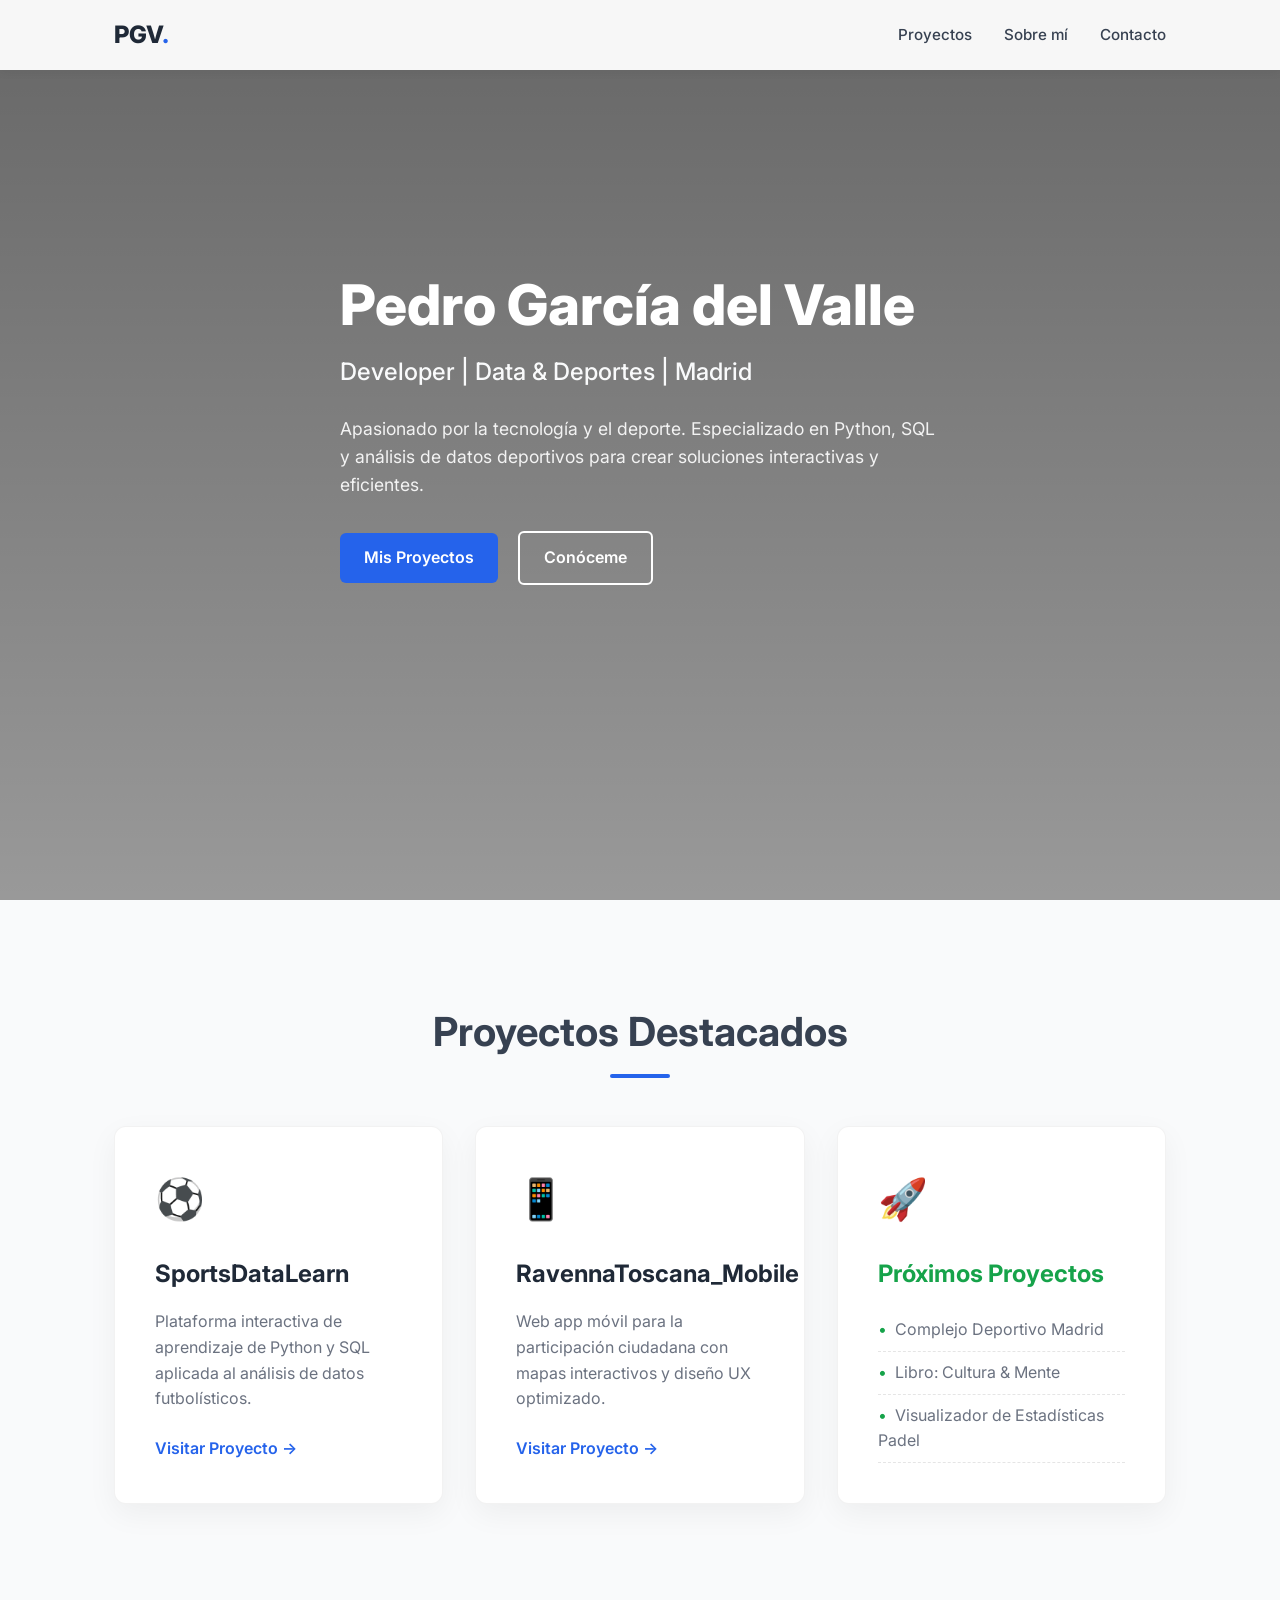
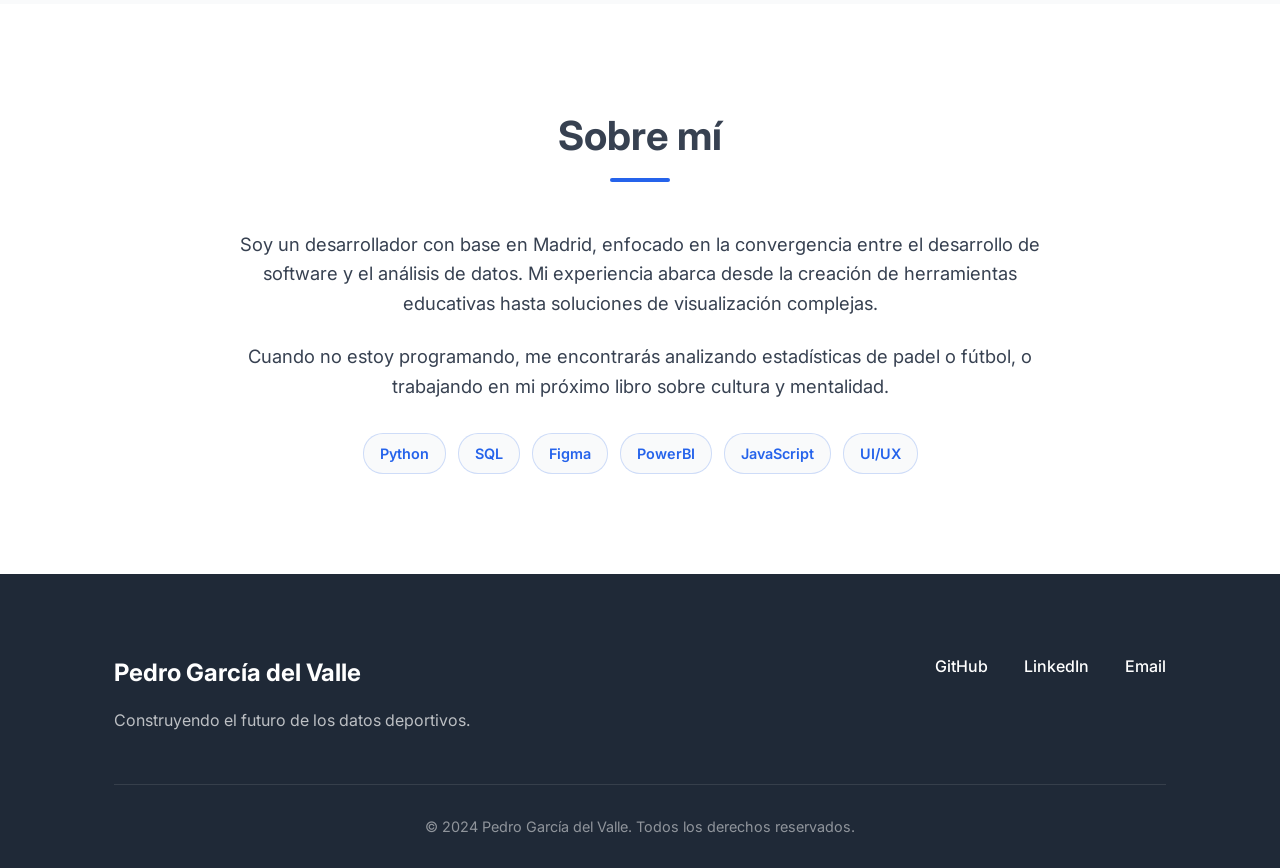
==== index.html @ 6b32c7b0 "feat: initial release of PedroPortfolio-v1" ====
<!DOCTYPE html>
<html lang="es">
<head>
    <meta charset="UTF-8">
    <meta name="viewport" content="width=device-width, initial-scale=1.0">
    <title>Pedro García del Valle | Developer | Data & Deportes</title>
    <meta name="description" content="Portfolio de Pedro García del Valle - Developer en Madrid especializado en Deporte y Datos. Proyectos en Python, SQL y Visualización.">
    
    <!-- Google Fonts: Inter -->
    <link rel="preconnect" href="https://fonts.googleapis.com">
    <link rel="preconnect" href="https://fonts.gstatic.com" crossorigin>
    <link href="https://fonts.googleapis.com/css2?family=Inter:wght@300;400;500;600;700;800&display=swap" rel="stylesheet">
    
    <!-- CSS -->
    <link rel="stylesheet" href="style.css">
</head>
<body>
    <!-- Navigation -->
    <nav class="navbar">
        <div class="container">
            <a href="#" class="logo">PGV<span>.</span></a>
            <ul class="nav-links">
                <li><a href="#proyectos">Proyectos</a></li>
                <li><a href="#sobre-mi">Sobre mí</a></li>
                <li><a href="#contacto">Contacto</a></li>
            </ul>
        </div>
    </nav>

    <main>
        <!-- Hero Section -->
        <section id="hero" class="hero">
            <div class="hero-overlay"></div>
            <div class="container hero-content">
                <h1>Pedro García del Valle</h1>
                <p class="subtitle">Developer | Data & Deportes | Madrid</p>
                <p class="bio">Apasionado por la tecnología y el deporte. Especializado en Python, SQL y análisis de datos deportivos para crear soluciones interactivas y eficientes.</p>
                <div class="hero-btns">
                    <a href="#proyectos" class="btn btn-primary">Mis Proyectos</a>
                    <a href="#sobre-mi" class="btn btn-outline">Conóceme</a>
                </div>
            </div>
        </section>

        <!-- Projects Section -->
        <section id="proyectos" class="projects">
            <div class="container">
                <h2 class="section-title">Proyectos Destacados</h2>
                <div class="projects-grid">
                    <!-- Project Card 1 -->
                    <div class="project-card">
                        <div class="project-icon">⚽</div>
                        <h3>SportsDataLearn</h3>
                        <p>Plataforma interactiva de aprendizaje de Python y SQL aplicada al análisis de datos futbolísticos.</p>
                        <a href="https://pedrogdve-art.github.io/SportsDataLearn" class="btn-link">Visitar Proyecto &rarr;</a>
                    </div>
                    
                    <!-- Project Card 2 -->
                    <div class="project-card">
                        <div class="project-icon">📱</div>
                        <h3>RavennaToscana_Mobile</h3>
                        <p>Web app móvil para la participación ciudadana con mapas interactivos y diseño UX optimizado.</p>
                        <a href="https://pedrogdve-art.github.io/RavennaToscana_Mobile" class="btn-link">Visitar Proyecto &rarr;</a>
                    </div>
                    
                    <!-- Next Projects Card -->
                    <div class="project-card next-projects">
                        <div class="project-icon">🚀</div>
                        <h3>Próximos Proyectos</h3>
                        <ul>
                            <li>Complejo Deportivo Madrid</li>
                            <li>Libro: Cultura & Mente</li>
                            <li>Visualizador de Estadísticas Padel</li>
                        </ul>
                    </div>
                </div>
            </div>
        </section>

        <!-- About Me Section -->
        <section id="sobre-mi" class="about">
            <div class="container">
                <h2 class="section-title">Sobre mí</h2>
                <div class="about-content">
                    <div class="about-text">
                        <p>Soy un desarrollador con base en Madrid, enfocado en la convergencia entre el desarrollo de software y el análisis de datos. Mi experiencia abarca desde la creación de herramientas educativas hasta soluciones de visualización complejas.</p>
                        <p>Cuando no estoy programando, me encontrarás analizando estadísticas de padel o fútbol, o trabajando en mi próximo libro sobre cultura y mentalidad.</p>
                        
                        <div class="skills-badges">
                            <span class="badge">Python</span>
                            <span class="badge">SQL</span>
                            <span class="badge">Figma</span>
                            <span class="badge">PowerBI</span>
                            <span class="badge">JavaScript</span>
                            <span class="badge">UI/UX</span>
                        </div>
                    </div>
                </div>
            </div>
        </section>
    </main>

    <!-- Footer -->
    <footer id="contacto">
        <div class="container">
            <div class="footer-content">
                <div class="footer-info">
                    <h3>Pedro García del Valle</h3>
                    <p>Construyendo el futuro de los datos deportivos.</p>
                </div>
                <div class="footer-links">
                    <a href="https://github.com/pedrogdve-art" target="_blank">GitHub</a>
                    <a href="https://www.linkedin.com/in/pedrogdve" target="_blank">LinkedIn</a>
                    <a href="mailto:pedro@example.com">Email</a>
                </div>
            </div>
            <div class="footer-bottom">
                <p>&copy; 2024 Pedro García del Valle. Todos los derechos reservados.</p>
            </div>
        </div>
    </footer>

    <!-- Scripts -->
    <script src="script.js"></script>
</body>
</html>
---- style.css ----
:root {
    --primary: #2563eb;
    --secondary: #16a34a;
    --dark: #1f2937;
    --light: #f9fafb;
    --white: #ffffff;
    --text-main: #374151;
    --text-muted: #6b7280;
    --transition: all 0.3s ease;
}

* {
    margin: 0;
    padding: 0;
    box-sizing: border-box;
}

html {
    scroll-behavior: smooth;
}

body {
    font-family: 'Inter', -apple-system, BlinkMacSystemFont, "Segoe UI", Roboto, Helvetica, Arial, sans-serif;
    line-height: 1.6;
    color: var(--text-main);
    background-color: var(--white);
}

.container {
    max-width: 1100px;
    margin: 0 auto;
    padding: 0 1.5rem;
}

/* Navbar */
.navbar {
    position: fixed;
    top: 0;
    width: 100%;
    background: rgba(255, 255, 255, 0.95);
    backdrop-filter: blur(10px);
    z-index: 1000;
    box-shadow: 0 2px 10px rgba(0, 0, 0, 0.05);
    padding: 1rem 0;
}

.navbar .container {
    display: flex;
    justify-content: space-between;
    align-items: center;
}

.logo {
    font-size: 1.5rem;
    font-weight: 800;
    color: var(--dark);
    text-decoration: none;
}

.logo span {
    color: var(--primary);
}

.nav-links {
    display: flex;
    list-style: none;
}

.nav-links li {
    margin-left: 2rem;
}

.nav-links a {
    text-decoration: none;
    color: var(--text-main);
    font-weight: 500;
    font-size: 0.95rem;
    transition: var(--transition);
}

.nav-links a:hover {
    color: var(--primary);
}

/* Buttons */
.btn {
    display: inline-block;
    padding: 0.75rem 1.5rem;
    border-radius: 6px;
    font-weight: 600;
    text-decoration: none;
    transition: var(--transition);
    cursor: pointer;
    border: none;
}

.btn-primary {
    background: var(--primary);
    color: var(--white);
}

.btn-primary:hover {
    background: #1d4ed8;
    transform: translateY(-2px);
    box-shadow: 0 4px 12px rgba(37, 99, 235, 0.3);
}

.btn-outline {
    background: transparent;
    border: 2px solid var(--white);
    color: var(--white);
    margin-left: 1rem;
}

.btn-outline:hover {
    background: var(--white);
    color: var(--dark);
}

/* Hero Section */
.hero {
    height: 100vh;
    background: url('https://images.unsplash.com/photo-1551288049-bebda4e38f71?auto=format&fit=crop&q=80&w=1600&h=900') no-repeat center center/cover;
    position: relative;
    display: flex;
    align-items: center;
    color: var(--white);
    padding-top: 60px;
}

.hero-overlay {
    position: absolute;
    top: 0;
    left: 0;
    width: 100%;
    height: 100%;
    background: linear-gradient(rgba(0, 0, 0, 0.6), rgba(0, 0, 0, 0.4));
}

.hero-content {
    position: relative;
    z-index: 10;
    max-width: 800px;
}

.hero h1 {
    font-size: 3.5rem;
    font-weight: 800;
    line-height: 1.1;
    margin-bottom: 1rem;
    animation: fadeInDown 0.8s ease-out;
}

.hero .subtitle {
    font-size: 1.5rem;
    font-weight: 500;
    color: var(--light);
    margin-bottom: 1.5rem;
    animation: fadeInUp 0.8s ease-out 0.2s backwards;
}

.hero .bio {
    font-size: 1.1rem;
    color: rgba(255, 255, 255, 0.9);
    margin-bottom: 2rem;
    max-width: 600px;
    animation: fadeInUp 0.8s ease-out 0.4s backwards;
}

.hero-btns {
    animation: fadeInUp 0.8s ease-out 0.6s backwards;
}

/* Sections */
section {
    padding: 100px 0;
}

.section-title {
    font-size: 2.5rem;
    font-weight: 700;
    margin-bottom: 3rem;
    text-align: center;
    position: relative;
}

.section-title::after {
    content: '';
    display: block;
    width: 60px;
    height: 4px;
    background: var(--primary);
    margin: 10px auto 0;
    border-radius: 2px;
}

/* Projects Grid */
.projects {
    background: var(--light);
}

.projects-grid {
    display: grid;
    grid-template-columns: repeat(auto-fit, minmax(300px, 1fr));
    gap: 2rem;
}

.project-card {
    background: var(--white);
    padding: 2.5rem;
    border-radius: 12px;
    box-shadow: 0 10px 30px rgba(0, 0, 0, 0.05);
    transition: var(--transition);
    border: 1px solid rgba(0, 0, 0, 0.05);
}

.project-card:hover {
    transform: translateY(-10px);
    box-shadow: 0 20px 40px rgba(0, 0, 0, 0.1);
}

.project-icon {
    font-size: 2.5rem;
    margin-bottom: 1.5rem;
}

.project-card h3 {
    font-size: 1.5rem;
    margin-bottom: 1rem;
    color: var(--dark);
}

.project-card p {
    color: var(--text-muted);
    margin-bottom: 1.5rem;
}

.btn-link {
    color: var(--primary);
    text-decoration: none;
    font-weight: 600;
    display: inline-block;
}

.btn-link:hover {
    text-decoration: underline;
}

.next-projects h3 {
    color: var(--secondary);
}

.next-projects ul {
    list-style: none;
    margin-top: 1rem;
}

.next-projects li {
    padding: 0.5rem 0;
    border-bottom: 1px dashed rgba(0, 0, 0, 0.1);
    color: var(--text-muted);
}

.next-projects li::before {
    content: '•';
    color: var(--secondary);
    margin-right: 0.5rem;
}

/* About Section */
.about-content {
    max-width: 800px;
    margin: 0 auto;
}

.about-text {
    text-align: center;
}

.about-text p {
    font-size: 1.15rem;
    margin-bottom: 1.5rem;
}

.skills-badges {
    display: flex;
    flex-wrap: wrap;
    justify-content: center;
    gap: 0.75rem;
    margin-top: 2rem;
}

.badge {
    background: var(--light);
    color: var(--primary);
    padding: 0.5rem 1rem;
    border-radius: 20px;
    font-size: 0.9rem;
    font-weight: 600;
    border: 1px solid rgba(37, 99, 235, 0.2);
    transition: var(--transition);
}

.badge:hover {
    background: var(--primary);
    color: var(--white);
}

/* Footer */
footer {
    background: var(--dark);
    color: var(--white);
    padding: 80px 0 30px;
}

.footer-content {
    display: flex;
    justify-content: space-between;
    align-items: flex-start;
    margin-bottom: 50px;
    flex-wrap: wrap;
    gap: 2rem;
}

.footer-info h3 {
    font-size: 1.5rem;
    margin-bottom: 1rem;
}

.footer-info p {
    color: rgba(255, 255, 255, 0.7);
}

.footer-links a {
    color: var(--white);
    text-decoration: none;
    margin-left: 2rem;
    font-weight: 500;
    transition: var(--transition);
}

.footer-links a:hover {
    color: var(--secondary);
}

.footer-bottom {
    border-top: 1px solid rgba(255, 255, 255, 0.1);
    padding-top: 30px;
    text-align: center;
    color: rgba(255, 255, 255, 0.5);
    font-size: 0.9rem;
}

/* Animations */
@keyframes fadeInDown {
    from { opacity: 0; transform: translateY(-30px); }
    to { opacity: 1; transform: translateY(0); }
}

@keyframes fadeInUp {
    from { opacity: 0; transform: translateY(30px); }
    to { opacity: 1; transform: translateY(0); }
}

.reveal {
    opacity: 0;
    transform: translateY(30px);
    transition: all 0.8s ease-out;
}

.reveal.active {
    opacity: 1;
    transform: translateY(0);
}

/* Mobile Responsive */
@media (max-width: 768px) {
    .hero h1 {
        font-size: 2.5rem;
    }
    
    .hero .subtitle {
        font-size: 1.25rem;
    }
    
    .nav-links {
        display: none;
    }
    
    .footer-content {
        flex-direction: column;
        text-align: center;
    }
    
    .footer-links {
        margin: 1.5rem 0;
    }
    
    .footer-links a {
        margin: 0 1rem;
    }
    
    .hero-btns {
        display: flex;
        flex-direction: column;
        gap: 1rem;
    }
    
    .btn-outline {
        margin-left: 0;
    }
}
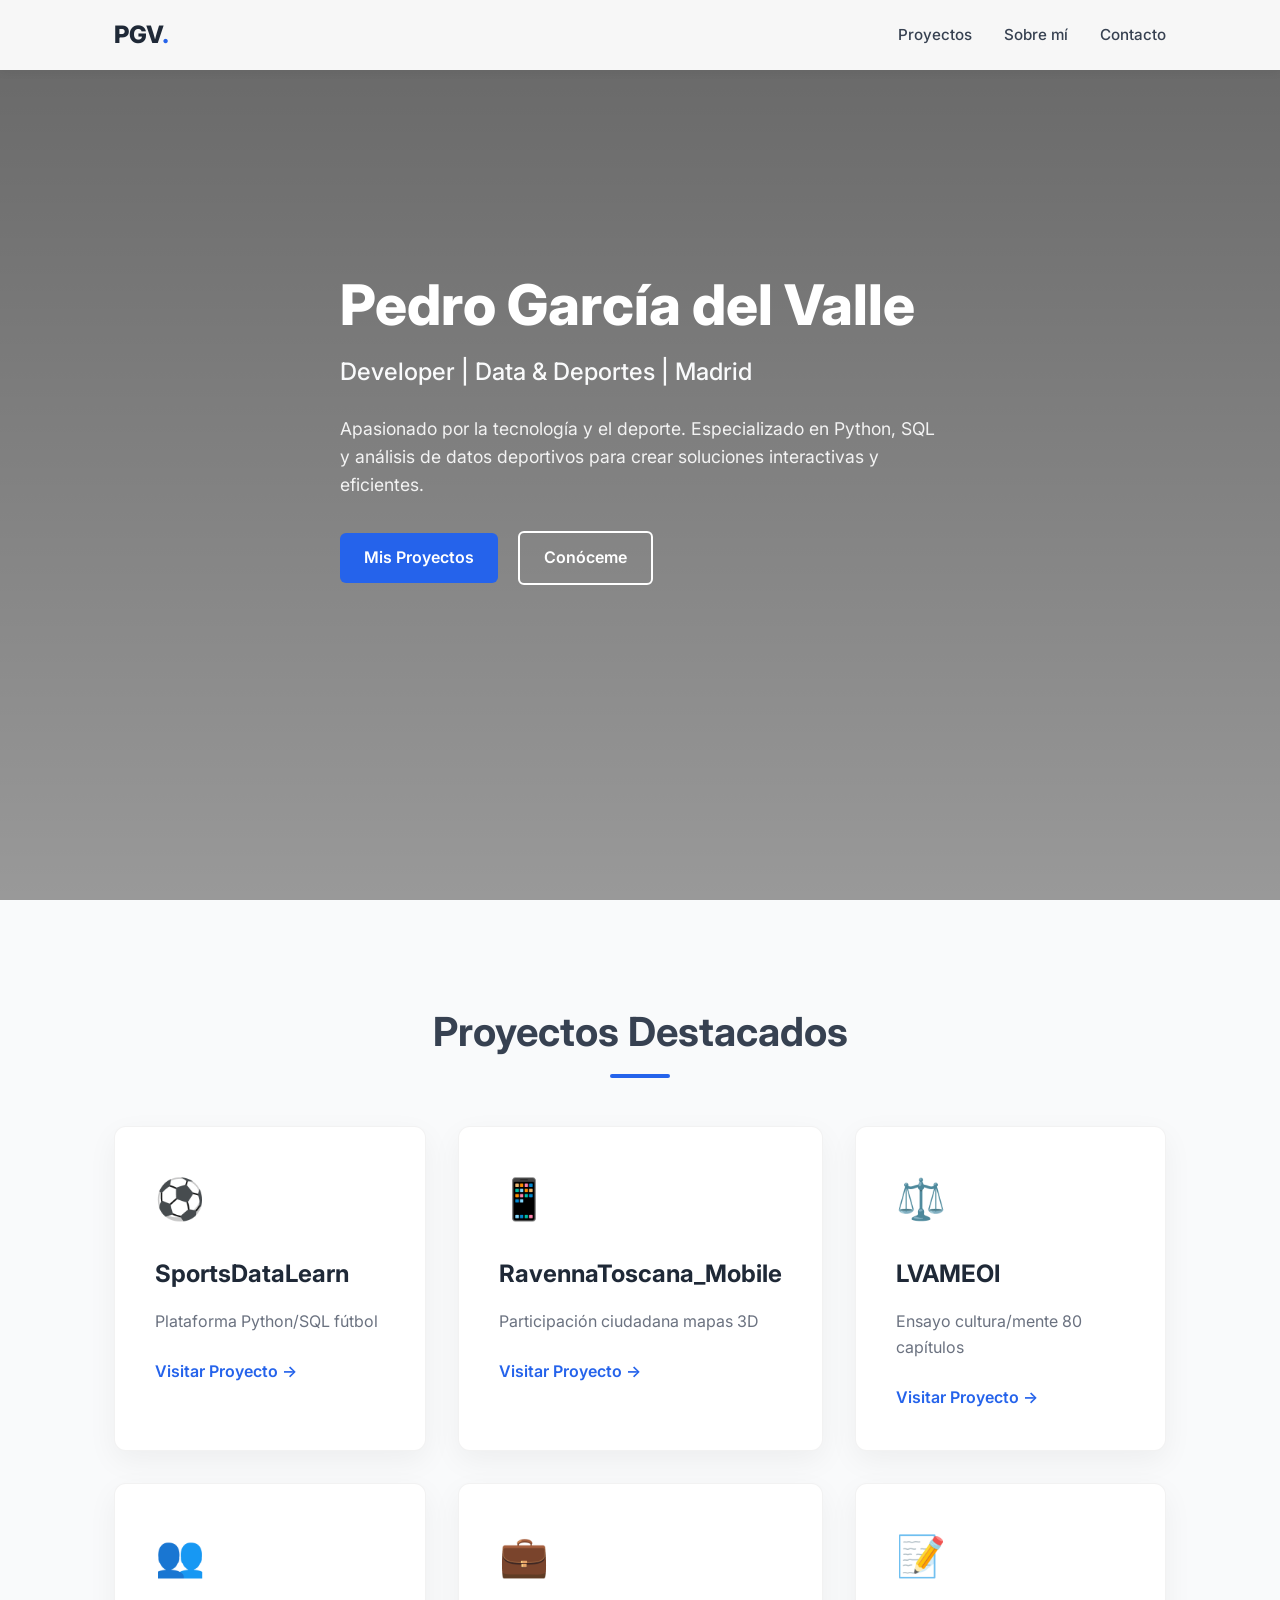
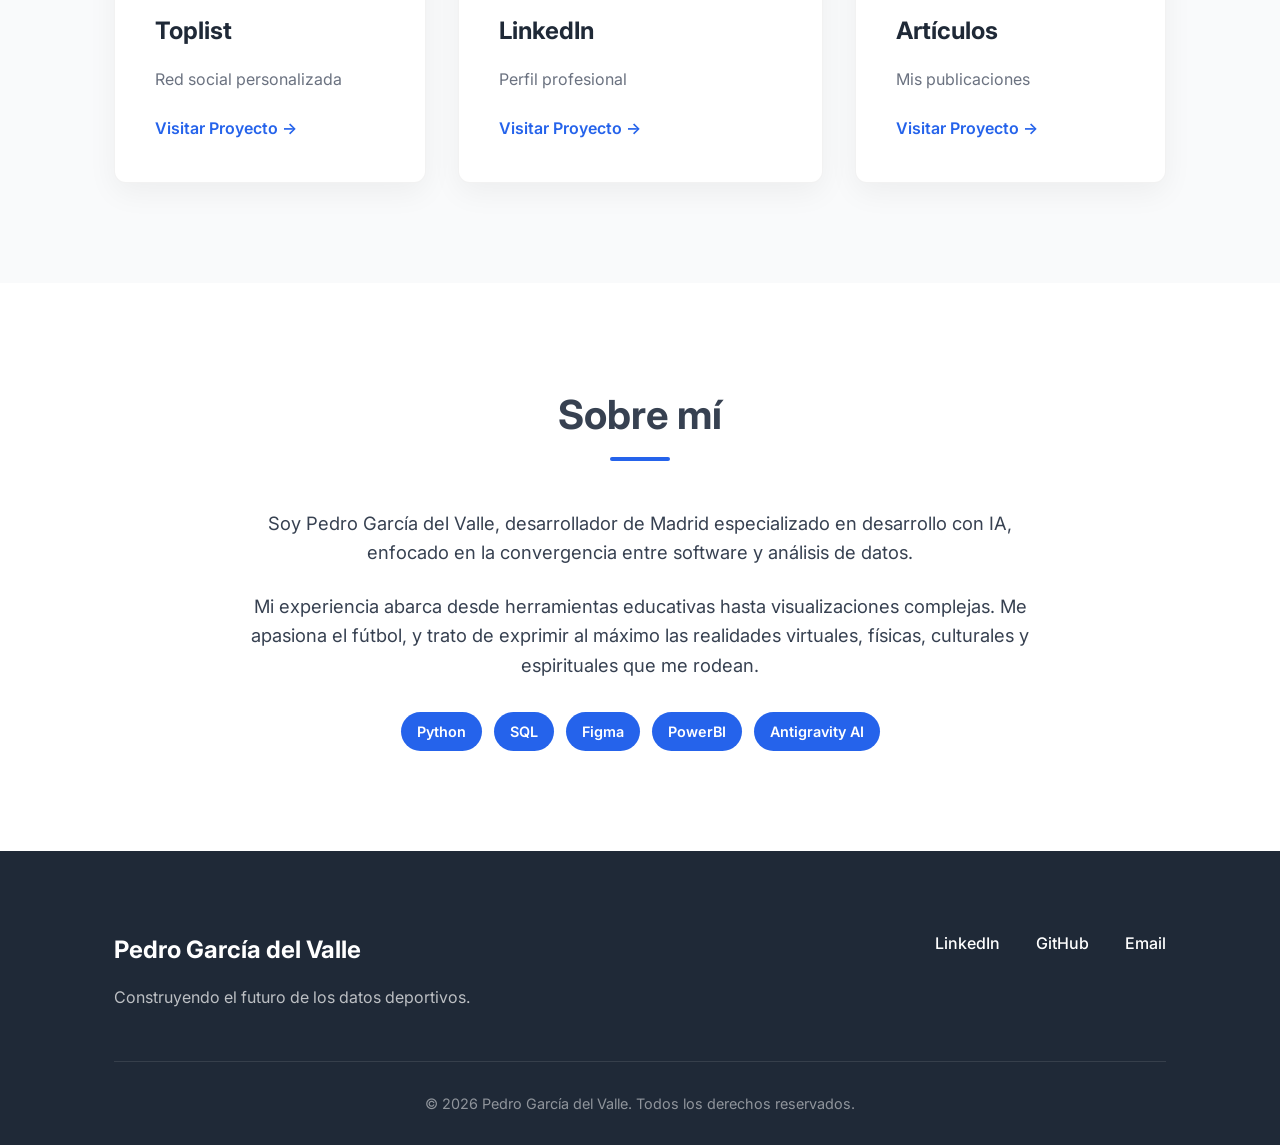
==== commit 533e5324: "feat: portfolio optim v2 - hero nuevo + 6 cards + bio exacta" ====
--- a/index.html
+++ b/index.html
@@ -1,19 +1,22 @@
 <!DOCTYPE html>
 <html lang="es">
+
 <head>
     <meta charset="UTF-8">
     <meta name="viewport" content="width=device-width, initial-scale=1.0">
-    <title>Pedro García del Valle | Developer | Data & Deportes</title>
-    <meta name="description" content="Portfolio de Pedro García del Valle - Developer en Madrid especializado en Deporte y Datos. Proyectos en Python, SQL y Visualización.">
-    
+    <title>Pedro García del Valle | Developer IA Madrid</title>
+    <meta name="description" content="Desarrollo software IA, data deportes, realidades culturales">
+
     <!-- Google Fonts: Inter -->
     <link rel="preconnect" href="https://fonts.googleapis.com">
     <link rel="preconnect" href="https://fonts.gstatic.com" crossorigin>
-    <link href="https://fonts.googleapis.com/css2?family=Inter:wght@300;400;500;600;700;800&display=swap" rel="stylesheet">
-    
+    <link href="https://fonts.googleapis.com/css2?family=Inter:wght@300;400;500;600;700;800&display=swap"
+        rel="stylesheet">
+
     <!-- CSS -->
     <link rel="stylesheet" href="style.css">
 </head>
+
 <body>
     <!-- Navigation -->
     <nav class="navbar">
@@ -34,7 +37,8 @@
             <div class="container hero-content">
                 <h1>Pedro García del Valle</h1>
                 <p class="subtitle">Developer | Data & Deportes | Madrid</p>
-                <p class="bio">Apasionado por la tecnología y el deporte. Especializado en Python, SQL y análisis de datos deportivos para crear soluciones interactivas y eficientes.</p>
+                <p class="bio">Apasionado por la tecnología y el deporte. Especializado en Python, SQL y análisis de
+                    datos deportivos para crear soluciones interactivas y eficientes.</p>
                 <div class="hero-btns">
                     <a href="#proyectos" class="btn btn-primary">Mis Proyectos</a>
                     <a href="#sobre-mi" class="btn btn-outline">Conóceme</a>
@@ -51,27 +55,51 @@
                     <div class="project-card">
                         <div class="project-icon">⚽</div>
                         <h3>SportsDataLearn</h3>
-                        <p>Plataforma interactiva de aprendizaje de Python y SQL aplicada al análisis de datos futbolísticos.</p>
-                        <a href="https://pedrogdve-art.github.io/SportsDataLearn" class="btn-link">Visitar Proyecto &rarr;</a>
+                        <p>Plataforma Python/SQL fútbol</p>
+                        <a href="https://pedrogdve-art.github.io/SportsDataLearn" class="btn-link">Visitar Proyecto
+                            &rarr;</a>
                     </div>
-                    
+
                     <!-- Project Card 2 -->
                     <div class="project-card">
                         <div class="project-icon">📱</div>
                         <h3>RavennaToscana_Mobile</h3>
-                        <p>Web app móvil para la participación ciudadana con mapas interactivos y diseño UX optimizado.</p>
-                        <a href="https://pedrogdve-art.github.io/RavennaToscana_Mobile" class="btn-link">Visitar Proyecto &rarr;</a>
+                        <p>Participación ciudadana mapas 3D</p>
+                        <a href="https://pedrogdve-art.github.io/RavennaToscana_Mobile" class="btn-link">Visitar
+                            Proyecto &rarr;</a>
                     </div>
-                    
-                    <!-- Next Projects Card -->
-                    <div class="project-card next-projects">
-                        <div class="project-icon">🚀</div>
-                        <h3>Próximos Proyectos</h3>
-                        <ul>
-                            <li>Complejo Deportivo Madrid</li>
-                            <li>Libro: Cultura & Mente</li>
-                            <li>Visualizador de Estadísticas Padel</li>
-                        </ul>
+
+                    <!-- Project Card 3 -->
+                    <div class="project-card">
+                        <div class="project-icon">⚖️</div>
+                        <h3>LVAMEOI</h3>
+                        <p>Ensayo cultura/mente 80 capítulos</p>
+                        <a href="https://pedrogdve-art.github.io/LVAMEOI" class="btn-link">Visitar Proyecto &rarr;</a>
+                    </div>
+
+                    <!-- Project Card 4 -->
+                    <div class="project-card">
+                        <div class="project-icon">👥</div>
+                        <h3>Toplist</h3>
+                        <p>Red social personalizada</p>
+                        <a href="https://pedrogdve-art.github.io/Toplist" class="btn-link">Visitar Proyecto &rarr;</a>
+                    </div>
+
+                    <!-- Project Card 5 -->
+                    <div class="project-card">
+                        <div class="project-icon">💼</div>
+                        <h3>LinkedIn</h3>
+                        <p>Perfil profesional</p>
+                        <a href="https://linkedin.com/in/pedrogdve" target="_blank" class="btn-link">Visitar Proyecto
+                            &rarr;</a>
+                    </div>
+
+                    <!-- Project Card 6 -->
+                    <div class="project-card">
+                        <div class="project-icon">📝</div>
+                        <h3>Artículos</h3>
+                        <p>Mis publicaciones</p>
+                        <a href="#articulos" class="btn-link">Visitar Proyecto &rarr;</a>
                     </div>
                 </div>
             </div>
@@ -83,16 +111,18 @@
                 <h2 class="section-title">Sobre mí</h2>
                 <div class="about-content">
                     <div class="about-text">
-                        <p>Soy un desarrollador con base en Madrid, enfocado en la convergencia entre el desarrollo de software y el análisis de datos. Mi experiencia abarca desde la creación de herramientas educativas hasta soluciones de visualización complejas.</p>
-                        <p>Cuando no estoy programando, me encontrarás analizando estadísticas de padel o fútbol, o trabajando en mi próximo libro sobre cultura y mentalidad.</p>
-                        
+                        <p>Soy Pedro García del Valle, desarrollador de Madrid especializado en desarrollo con IA,
+                            enfocado en la convergencia entre software y análisis de datos.</p>
+                        <p>Mi experiencia abarca desde herramientas educativas hasta visualizaciones complejas. Me
+                            apasiona el fútbol, y trato de exprimir al máximo las realidades virtuales, físicas,
+                            culturales y espirituales que me rodean.</p>
+
                         <div class="skills-badges">
                             <span class="badge">Python</span>
                             <span class="badge">SQL</span>
                             <span class="badge">Figma</span>
                             <span class="badge">PowerBI</span>
-                            <span class="badge">JavaScript</span>
-                            <span class="badge">UI/UX</span>
+                            <span class="badge">Antigravity AI</span>
                         </div>
                     </div>
                 </div>
@@ -109,13 +139,13 @@
                     <p>Construyendo el futuro de los datos deportivos.</p>
                 </div>
                 <div class="footer-links">
+                    <a href="https://www.linkedin.com/in/pedrogdve" target="_blank">LinkedIn</a>
                     <a href="https://github.com/pedrogdve-art" target="_blank">GitHub</a>
-                    <a href="https://www.linkedin.com/in/pedrogdve" target="_blank">LinkedIn</a>
                     <a href="mailto:pedro@example.com">Email</a>
                 </div>
             </div>
             <div class="footer-bottom">
-                <p>&copy; 2024 Pedro García del Valle. Todos los derechos reservados.</p>
+                <p>&copy; 2026 Pedro García del Valle. Todos los derechos reservados.</p>
             </div>
         </div>
     </footer>
@@ -123,4 +153,5 @@
     <!-- Scripts -->
     <script src="script.js"></script>
 </body>
-</html>
+
+</html>
--- a/style.css
+++ b/style.css
@@ -120,7 +120,7 @@
 /* Hero Section */
 .hero {
     height: 100vh;
-    background: url('https://images.unsplash.com/photo-1551288049-bebda4e38f71?auto=format&fit=crop&q=80&w=1600&h=900') no-repeat center center/cover;
+    background: url('https://images.unsplash.com/photo-1557683316-973673baf926?auto=format&fit=crop&q=80&w=1600&h=900') no-repeat center center/cover;
     position: relative;
     display: flex;
     align-items: center;
@@ -201,7 +201,7 @@
 
 .projects-grid {
     display: grid;
-    grid-template-columns: repeat(auto-fit, minmax(300px, 1fr));
+    grid-template-columns: repeat(3, 1fr);
     gap: 2rem;
 }
 
@@ -291,18 +291,17 @@
 }
 
 .badge {
-    background: var(--light);
-    color: var(--primary);
+    background: var(--primary);
+    color: var(--white);
     padding: 0.5rem 1rem;
     border-radius: 20px;
     font-size: 0.9rem;
     font-weight: 600;
-    border: 1px solid rgba(37, 99, 235, 0.2);
     transition: var(--transition);
 }
 
 .badge:hover {
-    background: var(--primary);
+    background: var(--dark);
     color: var(--white);
 }
 
@@ -353,13 +352,27 @@
 
 /* Animations */
 @keyframes fadeInDown {
-    from { opacity: 0; transform: translateY(-30px); }
-    to { opacity: 1; transform: translateY(0); }
+    from {
+        opacity: 0;
+        transform: translateY(-30px);
+    }
+
+    to {
+        opacity: 1;
+        transform: translateY(0);
+    }
 }
 
 @keyframes fadeInUp {
-    from { opacity: 0; transform: translateY(30px); }
-    to { opacity: 1; transform: translateY(0); }
+    from {
+        opacity: 0;
+        transform: translateY(30px);
+    }
+
+    to {
+        opacity: 1;
+        transform: translateY(0);
+    }
 }
 
 .reveal {
@@ -374,39 +387,49 @@
 }
 
 /* Mobile Responsive */
+@media (max-width: 1024px) {
+    .projects-grid {
+        grid-template-columns: repeat(2, 1fr);
+    }
+}
+
 @media (max-width: 768px) {
+    .projects-grid {
+        grid-template-columns: 1fr;
+    }
+
     .hero h1 {
         font-size: 2.5rem;
     }
-    
+
     .hero .subtitle {
         font-size: 1.25rem;
     }
-    
+
     .nav-links {
         display: none;
     }
-    
+
     .footer-content {
         flex-direction: column;
         text-align: center;
     }
-    
+
     .footer-links {
         margin: 1.5rem 0;
     }
-    
+
     .footer-links a {
         margin: 0 1rem;
     }
-    
+
     .hero-btns {
         display: flex;
         flex-direction: column;
         gap: 1rem;
     }
-    
+
     .btn-outline {
         margin-left: 0;
     }
-}
+}
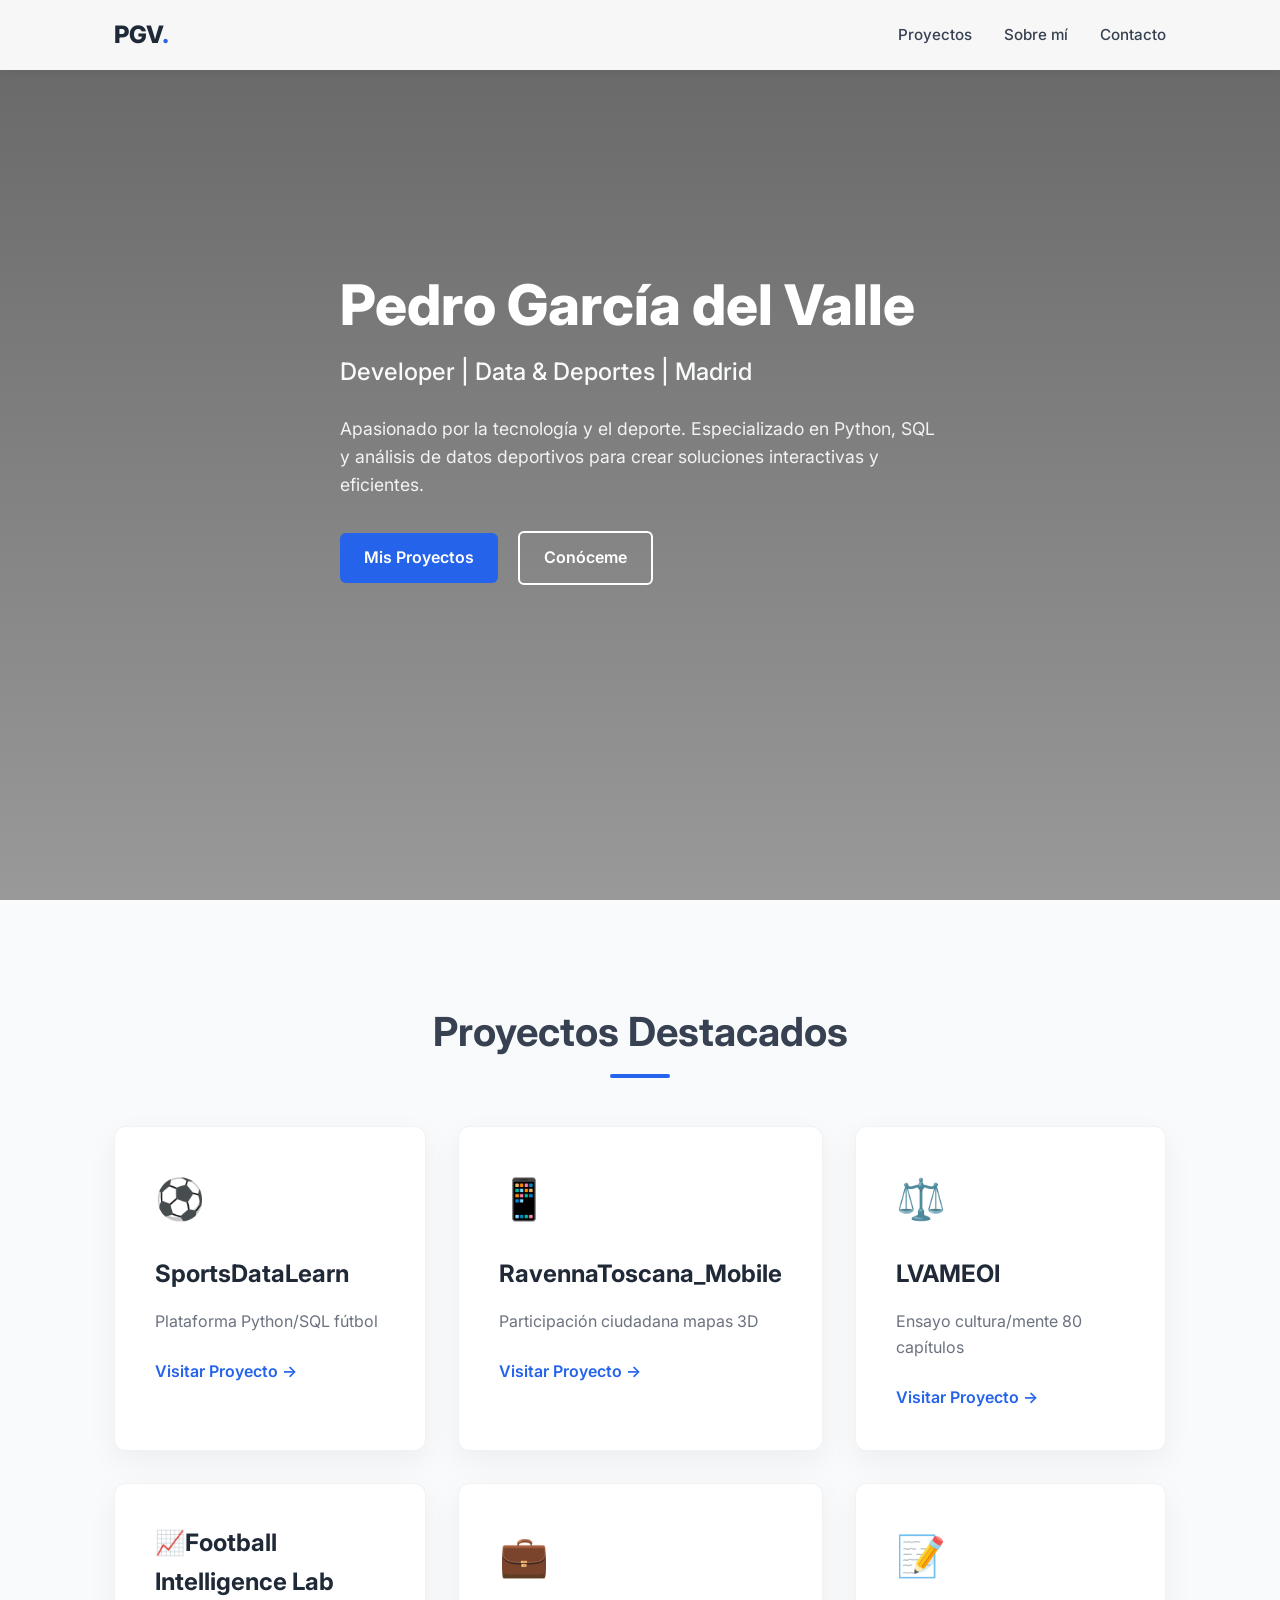
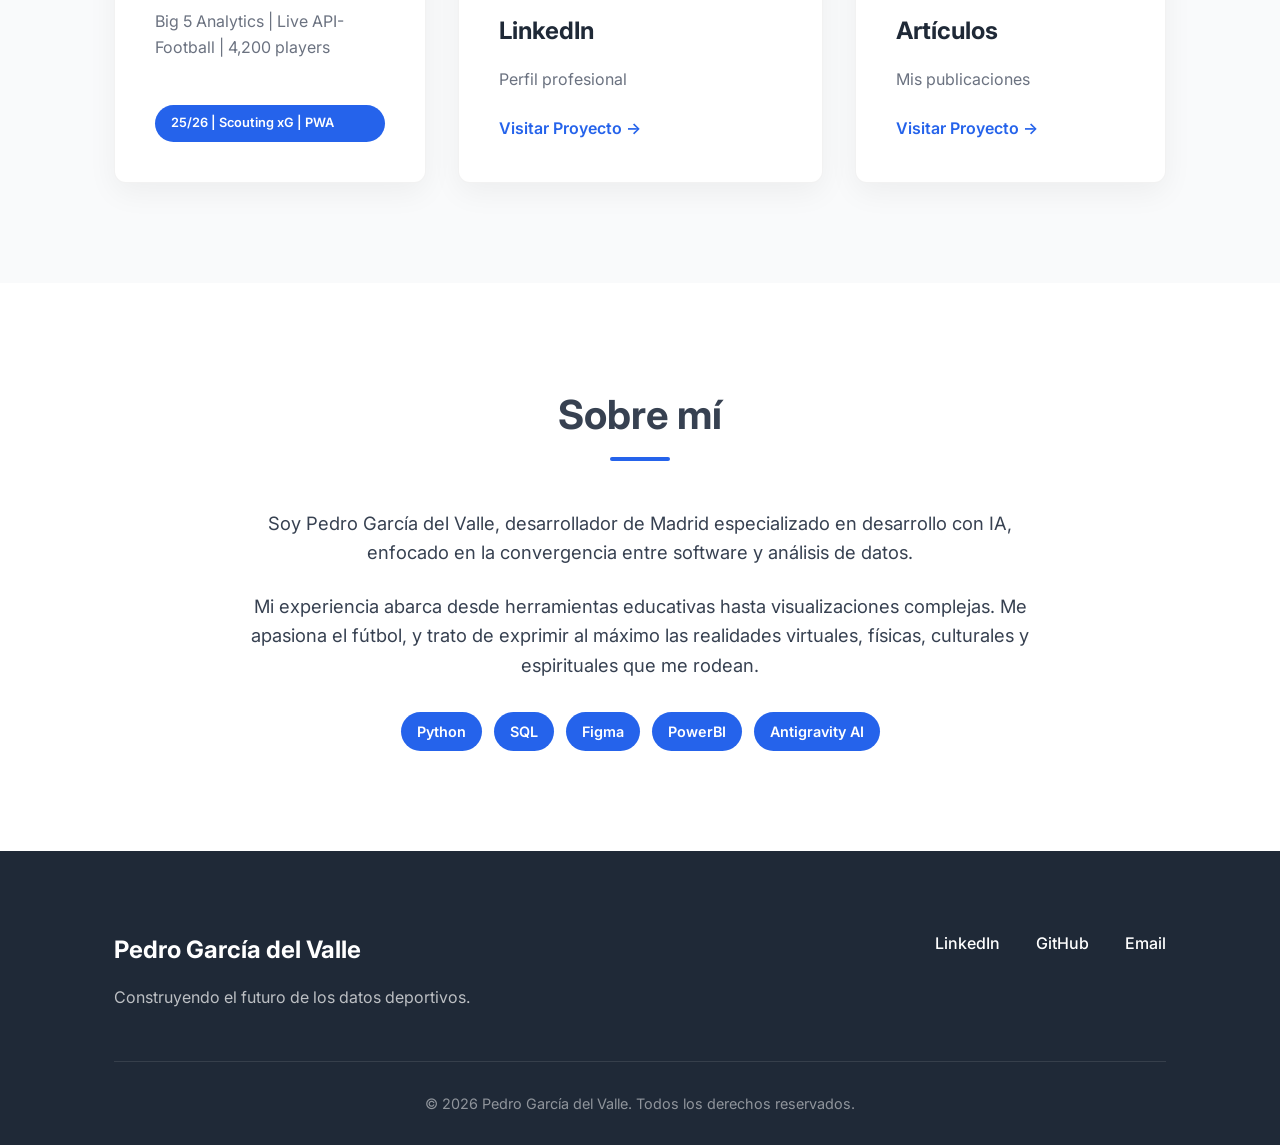
==== commit 20d1d94d: "Proyecto destacado: Football Intelligence Lab" ====
--- a/index.html
+++ b/index.html
@@ -79,10 +79,14 @@
 
                     <!-- Project Card 4 -->
                     <div class="project-card">
-                        <div class="project-icon">👥</div>
-                        <h3>Toplist</h3>
-                        <p>Red social personalizada</p>
-                        <a href="https://pedrogdve-art.github.io/Toplist" class="btn-link">Visitar Proyecto &rarr;</a>
+                        <a href="https://pedrogdve-art.github.io/FootballIntelligenceLab/" target="_blank"
+                            rel="noopener"
+                            style="text-decoration:none; color:inherit; display:flex; flex-direction:column; height:100%;">
+                            <h3 style="margin-bottom:0.5rem;">📈Football Intelligence Lab</h3>
+                            <p style="margin-bottom:auto;">Big 5 Analytics | Live API-Football | 4,200 players</p>
+                            <span class="badge" style="display:inline-block; margin-top:1rem; font-size:0.8rem;">25/26 |
+                                Scouting xG | PWA</span>
+                        </a>
                     </div>
 
                     <!-- Project Card 5 -->
@@ -99,7 +103,8 @@
                         <div class="project-icon">📝</div>
                         <h3>Artículos</h3>
                         <p>Mis publicaciones</p>
-                        <a href="#articulos" class="btn-link">Visitar Proyecto &rarr;</a>
+                        <a href="https://pedrogdve-art.github.io/biblioteca-articulos/" class="btn-link">Visitar
+                            Proyecto &rarr;</a>
                     </div>
                 </div>
             </div>
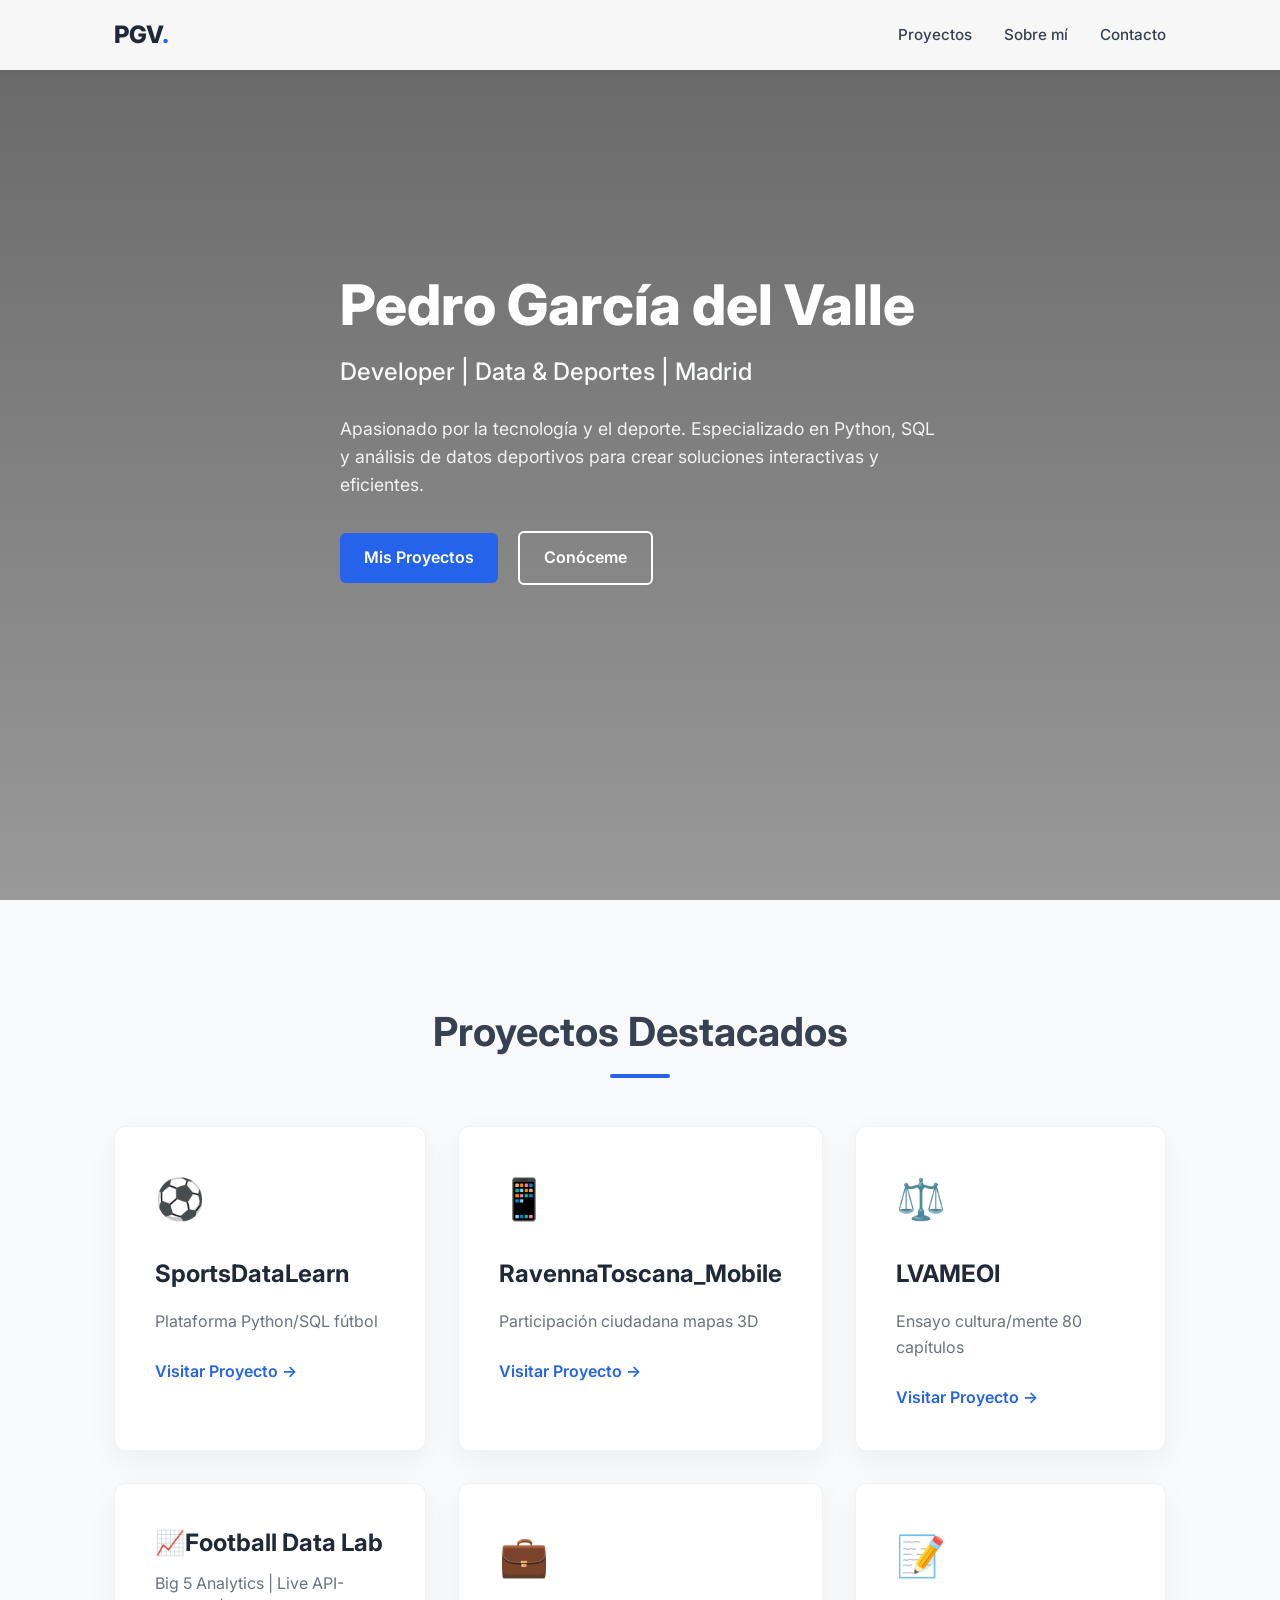
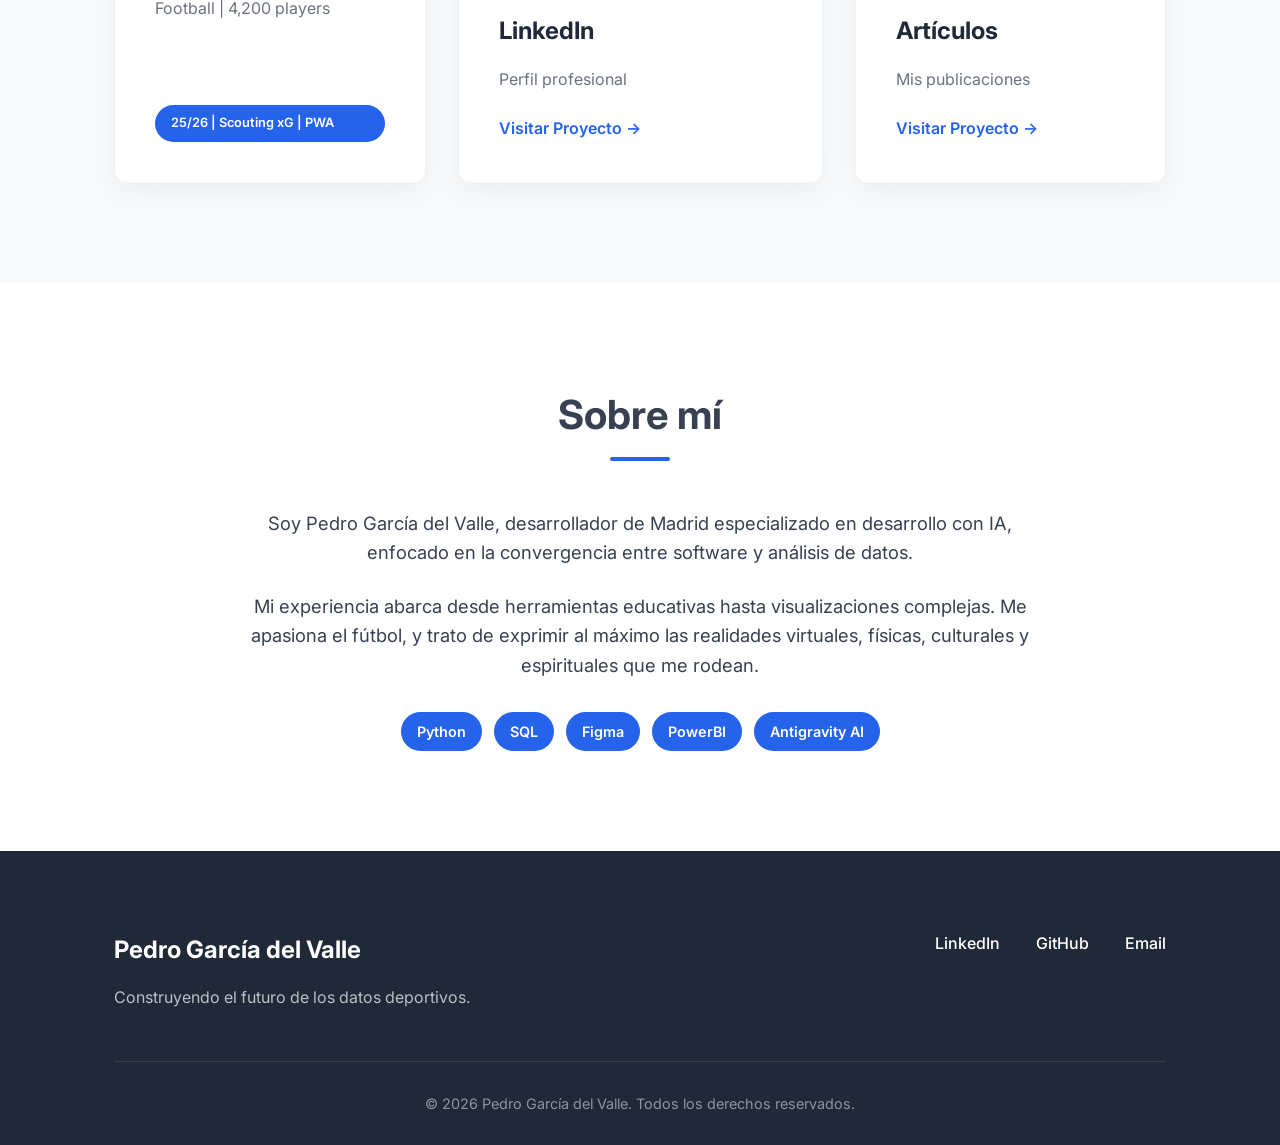
==== commit 2f927f60: "Update index - Add FootballDataLab project" ====
--- a/index.html
+++ b/index.html
@@ -79,10 +79,9 @@
 
                     <!-- Project Card 4 -->
                     <div class="project-card">
-                        <a href="https://pedrogdve-art.github.io/FootballIntelligenceLab/" target="_blank"
-                            rel="noopener"
+                        <a href="https://pedrogdve-art.github.io/FootballDataLab/" target="_blank" rel="noopener"
                             style="text-decoration:none; color:inherit; display:flex; flex-direction:column; height:100%;">
-                            <h3 style="margin-bottom:0.5rem;">📈Football Intelligence Lab</h3>
+                            <h3 style="margin-bottom:0.5rem;">📈Football Data Lab</h3>
                             <p style="margin-bottom:auto;">Big 5 Analytics | Live API-Football | 4,200 players</p>
                             <span class="badge" style="display:inline-block; margin-top:1rem; font-size:0.8rem;">25/26 |
                                 Scouting xG | PWA</span>
